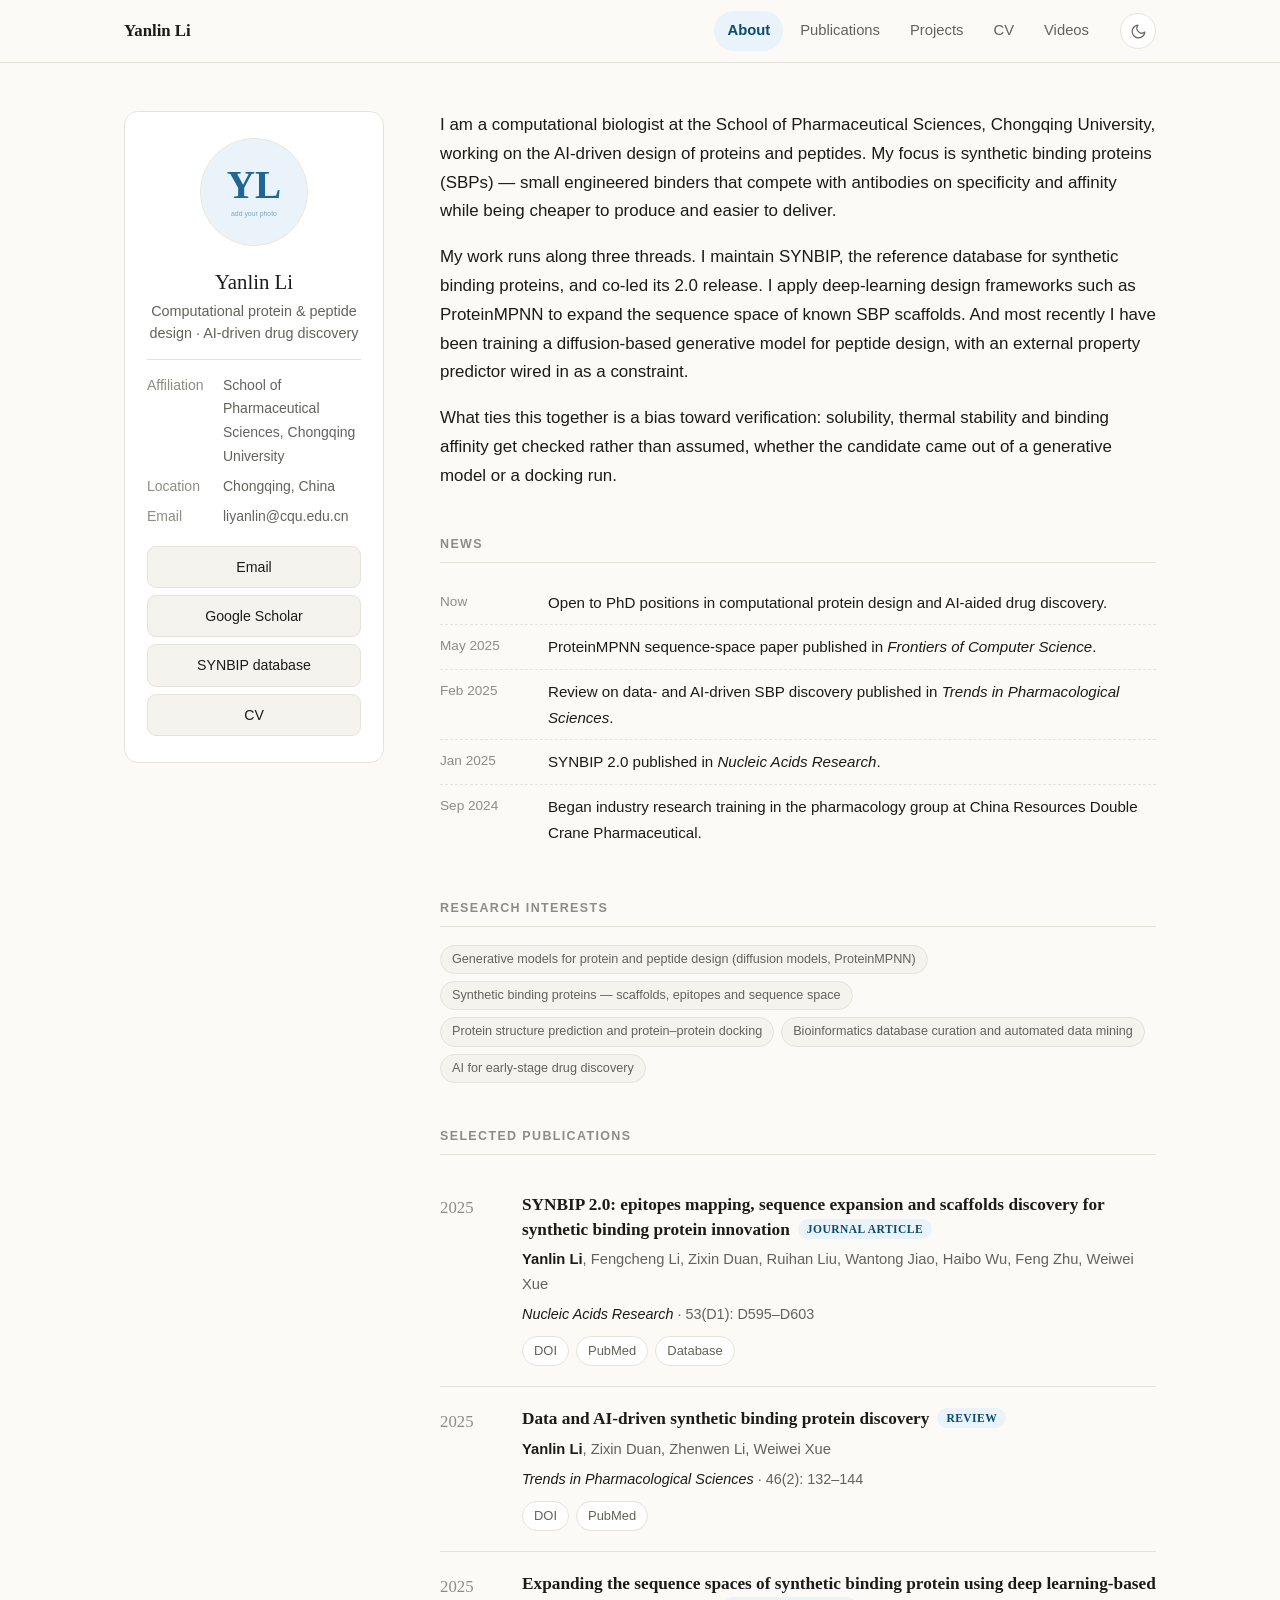
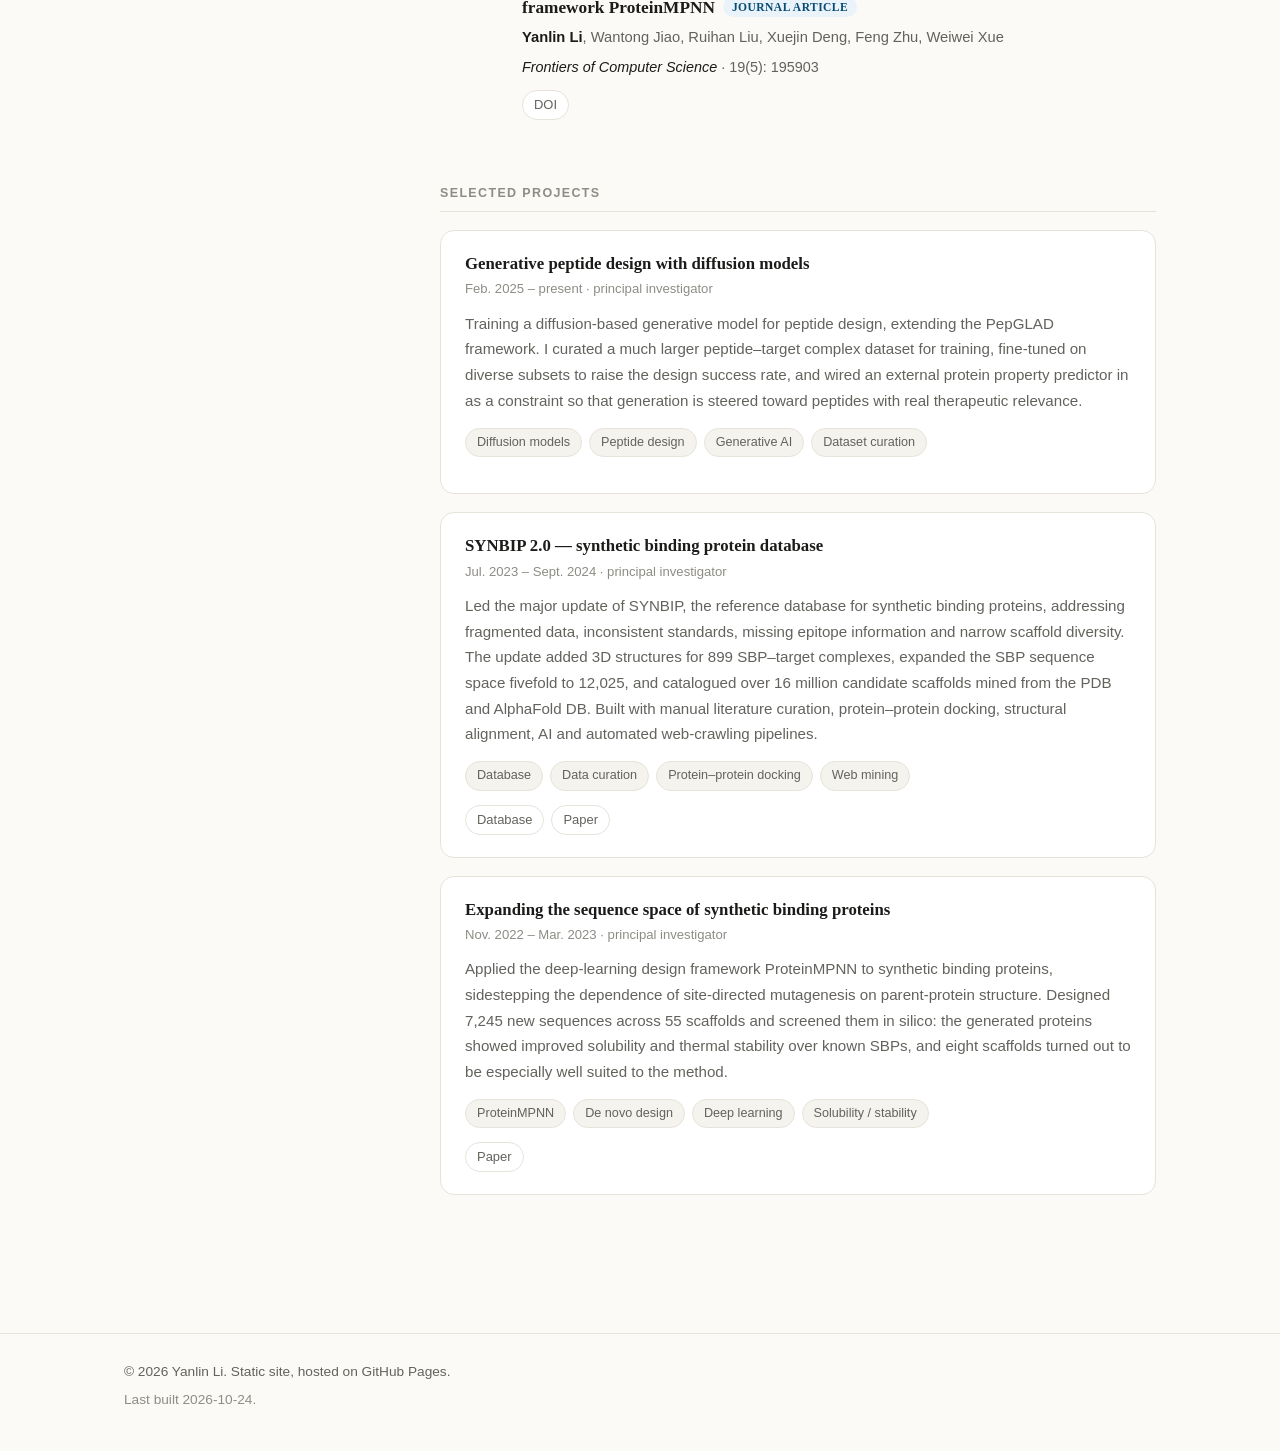
==== index.html @ 5ea38947 "Academic homepage: About, Publications, Projects, CV, Videos" ====
<!DOCTYPE html>
<html lang="en">
<head>
<meta charset="utf-8">
<meta name="viewport" content="width=device-width, initial-scale=1">
<title>Yanlin Li</title>
<meta name="description" content="Yanlin Li — computational protein and peptide design at Chongqing University. Generative models, synthetic binding proteins, and structure-based drug discovery.">
<meta name="author" content="Yanlin Li">
<meta property="og:type" content="website">
<meta property="og:title" content="Yanlin Li">
<meta property="og:description" content="Yanlin Li — computational protein and peptide design at Chongqing University. Generative models, synthetic binding proteins, and structure-based drug discovery.">
<meta property="og:url" content="">
<meta name="twitter:card" content="summary">
<link rel="icon" href="assets/favicon.svg" type="image/svg+xml">
<link rel="stylesheet" href="assets/style.css">
<script type="application/ld+json">{"@context": "https://schema.org", "@type": "Person", "name": "Yanlin Li", "jobTitle": "Computational protein & peptide design · AI-driven drug discovery", "affiliation": {"@type": "Organization", "name": "School of Pharmaceutical Sciences, Chongqing University"}, "url": "", "email": "liyanlin@cqu.edu.cn", "knowsAbout": ["Generative models for protein and peptide design (diffusion models, ProteinMPNN)", "Synthetic binding proteins — scaffolds, epitopes and sequence space", "Protein structure prediction and protein–protein docking", "Bioinformatics database curation and automated data mining", "AI for early-stage drug discovery"]}</script>
<script>try{var t=localStorage.getItem("theme");if(t){document.documentElement.setAttribute("data-theme",t);}}catch(e){}</script>
</head>
<body>
<a class="skip" href="#main">Skip to content</a>
<header class="topbar">
  <div class="wrap topbar-inner">
    <a class="brand" href="index.html">Yanlin Li</a>
    <nav class="nav"><a class="active" href="index.html">About</a><a href="publications.html">Publications</a><a href="projects.html">Projects</a><a href="cv.html">CV</a><a href="videos.html">Videos</a></nav>
    <button class="theme-toggle" type="button" aria-label="Toggle colour theme">
      <svg class="i-moon" viewBox="0 0 24 24" aria-hidden="true"><path d="M21 12.8A9 9 0 1 1 11.2 3a7 7 0 0 0 9.8 9.8z"/></svg>
      <svg class="i-sun" viewBox="0 0 24 24" aria-hidden="true"><circle cx="12" cy="12" r="4.2"/><path d="M12 2v2.4M12 19.6V22M4.2 4.2l1.7 1.7M18.1 18.1l1.7 1.7M2 12h2.4M19.6 12H22M4.2 19.8l1.7-1.7M18.1 5.9l1.7-1.7"/></svg>
    </button>
  </div>
</header>

<div class="wrap layout">
  
<aside class="sidebar">
  <img class="avatar" src="assets/avatar.svg" alt="Portrait of Yanlin Li">
  <p class="side-name">Yanlin Li</p>
  
  <p class="side-role">Computational protein &amp; peptide design · AI-driven drug discovery</p>
  <ul class="side-meta">
    <li><span>Affiliation</span><span>School of Pharmaceutical Sciences, Chongqing University</span></li>
    <li><span>Location</span><span>Chongqing, China</span></li>
    <li><span>Email</span><span><a href="mailto:liyanlin@cqu.edu.cn">liyanlin@cqu.edu.cn</a></span></li>
  </ul>
  <div class="side-links"><a class="link-pill" href="mailto:liyanlin@cqu.edu.cn">Email</a><a class="link-pill" href="https://scholar.google.com/citations?user=2ziiUyIAAAAJ" target="_blank" rel="noopener">Google Scholar</a><a class="link-pill" href="https://synbip.idrblab.net/" target="_blank" rel="noopener">SYNBIP database</a><a class="link-pill" href="cv.html">CV</a></div>
</aside>

  <main id="main">
    <section class="section"><p class="lede">I am a computational biologist at the School of Pharmaceutical Sciences, Chongqing University, working on the AI-driven design of proteins and peptides. My focus is synthetic binding proteins (SBPs) — small engineered binders that compete with antibodies on specificity and affinity while being cheaper to produce and easier to deliver.</p>
<p class="lede">My work runs along three threads. I maintain SYNBIP, the reference database for synthetic binding proteins, and co-led its 2.0 release. I apply deep-learning design frameworks such as ProteinMPNN to expand the sequence space of known SBP scaffolds. And most recently I have been training a diffusion-based generative model for peptide design, with an external property predictor wired in as a constraint.</p>
<p class="lede">What ties this together is a bias toward verification: solubility, thermal stability and binding affinity get checked rather than assumed, whether the candidate came out of a generative model or a docking run.</p></section>

    <section class="section">
      <h2>News</h2>
      <ul class="news"><li><span class="date">Now</span><span>Open to PhD positions in computational protein design and AI-aided drug discovery.</span></li><li><span class="date">May 2025</span><span>ProteinMPNN sequence-space paper published in <em>Frontiers of Computer Science</em>.</span></li><li><span class="date">Feb 2025</span><span>Review on data- and AI-driven SBP discovery published in <em>Trends in Pharmacological Sciences</em>.</span></li><li><span class="date">Jan 2025</span><span>SYNBIP 2.0 published in <em>Nucleic Acids Research</em>.</span></li><li><span class="date">Sep 2024</span><span>Began industry research training in the pharmacology group at China Resources Double Crane Pharmaceutical.</span></li></ul>
    </section>

    <section class="section">
      <h2>Research interests</h2>
      <ul class="tags"><li>Generative models for protein and peptide design (diffusion models, ProteinMPNN)</li><li>Synthetic binding proteins — scaffolds, epitopes and sequence space</li><li>Protein structure prediction and protein–protein docking</li><li>Bioinformatics database curation and automated data mining</li><li>AI for early-stage drug discovery</li></ul>
    </section>

    <section class="section">
      <h2>Selected publications</h2>
      <ul class="pub-list">
<li class="pub">
  <div class="pub-year">2025</div>
  <div>
    <p class="pub-title">SYNBIP 2.0: epitopes mapping, sequence expansion and scaffolds discovery for synthetic binding protein innovation<span class="pub-badge">Journal article</span></p>
    <p class="pub-authors"><strong>Yanlin Li</strong>, Fengcheng Li, Zixin Duan, Ruihan Liu, Wantong Jiao, Haibo Wu, Feng Zhu, Weiwei Xue</p>
    <p class="pub-venue"><em>Nucleic Acids Research</em> · 53(D1): D595–D603</p>
    <div class="pub-links"><a href="https://doi.org/10.1093/nar/gkae893" target="_blank" rel="noopener">DOI</a><a href="https://pubmed.ncbi.nlm.nih.gov/39413165/" target="_blank" rel="noopener">PubMed</a><a href="https://idrblab.org/synbip/" target="_blank" rel="noopener">Database</a></div>
  </div>
</li>
<li class="pub">
  <div class="pub-year">2025</div>
  <div>
    <p class="pub-title">Data and AI-driven synthetic binding protein discovery<span class="pub-badge">Review</span></p>
    <p class="pub-authors"><strong>Yanlin Li</strong>, Zixin Duan, Zhenwen Li, Weiwei Xue</p>
    <p class="pub-venue"><em>Trends in Pharmacological Sciences</em> · 46(2): 132–144</p>
    <div class="pub-links"><a href="https://doi.org/10.1016/j.tips.2024.12.002" target="_blank" rel="noopener">DOI</a><a href="https://pubmed.ncbi.nlm.nih.gov/39755458/" target="_blank" rel="noopener">PubMed</a></div>
  </div>
</li>
<li class="pub">
  <div class="pub-year">2025</div>
  <div>
    <p class="pub-title">Expanding the sequence spaces of synthetic binding protein using deep learning-based framework ProteinMPNN<span class="pub-badge">Journal article</span></p>
    <p class="pub-authors"><strong>Yanlin Li</strong>, Wantong Jiao, Ruihan Liu, Xuejin Deng, Feng Zhu, Weiwei Xue</p>
    <p class="pub-venue"><em>Frontiers of Computer Science</em> · 19(5): 195903</p>
    <div class="pub-links"><a href="https://doi.org/10.1007/s11704-024-31060-3" target="_blank" rel="noopener">DOI</a></div>
  </div>
</li>
</ul>
    </section>

    <section class="section">
      <h2>Selected projects</h2>
      <div class="cards">
<article class="card">
  <h3>Generative peptide design with diffusion models</h3>
  <p class="period">Feb. 2025 – present · principal investigator</p>
  <p>Training a diffusion-based generative model for peptide design, extending the PepGLAD framework. I curated a much larger peptide–target complex dataset for training, fine-tuned on diverse subsets to raise the design success rate, and wired an external protein property predictor in as a constraint so that generation is steered toward peptides with real therapeutic relevance.</p>
  <ul class="tags"><li>Diffusion models</li><li>Peptide design</li><li>Generative AI</li><li>Dataset curation</li></ul>
  
</article>
<article class="card">
  <h3>SYNBIP 2.0 — synthetic binding protein database</h3>
  <p class="period">Jul. 2023 – Sept. 2024 · principal investigator</p>
  <p>Led the major update of SYNBIP, the reference database for synthetic binding proteins, addressing fragmented data, inconsistent standards, missing epitope information and narrow scaffold diversity. The update added 3D structures for 899 SBP–target complexes, expanded the SBP sequence space fivefold to 12,025, and catalogued over 16 million candidate scaffolds mined from the PDB and AlphaFold DB. Built with manual literature curation, protein–protein docking, structural alignment, AI and automated web-crawling pipelines.</p>
  <ul class="tags"><li>Database</li><li>Data curation</li><li>Protein–protein docking</li><li>Web mining</li></ul>
  <div class="pub-links"><a href="https://synbip.idrblab.net/" target="_blank" rel="noopener">Database</a><a href="https://doi.org/10.1093/nar/gkae893" target="_blank" rel="noopener">Paper</a></div>
</article>
<article class="card">
  <h3>Expanding the sequence space of synthetic binding proteins</h3>
  <p class="period">Nov. 2022 – Mar. 2023 · principal investigator</p>
  <p>Applied the deep-learning design framework ProteinMPNN to synthetic binding proteins, sidestepping the dependence of site-directed mutagenesis on parent-protein structure. Designed 7,245 new sequences across 55 scaffolds and screened them in silico: the generated proteins showed improved solubility and thermal stability over known SBPs, and eight scaffolds turned out to be especially well suited to the method.</p>
  <ul class="tags"><li>ProteinMPNN</li><li>De novo design</li><li>Deep learning</li><li>Solubility / stability</li></ul>
  <div class="pub-links"><a href="https://doi.org/10.1007/s11704-024-31060-3" target="_blank" rel="noopener">Paper</a></div>
</article>
</div>
    </section>
  </main>
</div>

<footer class="footer">
  <div class="wrap">
    <p>© 2026 Yanlin Li. Static site, hosted on GitHub Pages.</p>
    <p class="dim">Last built 2026-10-24.</p>
  </div>
</footer>
<script src="assets/site.js"></script>
</body>
</html>
---- assets/style.css ----
/* ==========================================================================
   Academic homepage — style.css
   Colours, spacing and typography live here. Content lives in ../data/*.json
   ========================================================================== */

:root {
  --bg: #fbfaf7;
  --surface: #ffffff;
  --surface-2: #f5f3ee;
  --text: #1b1b19;
  --muted: #63625d;
  --faint: #8d8c85;
  --border: #e6e3da;
  --accent: #0d5c8c;
  --accent-ink: #084b73;
  --accent-soft: #eaf3f9;

  --font-sans: -apple-system, BlinkMacSystemFont, "Segoe UI", Roboto, "Helvetica Neue",
    "Noto Sans SC", "PingFang SC", "Microsoft YaHei", sans-serif;
  --font-serif: "Iowan Old Style", "Palatino Linotype", Palatino, Georgia,
    "Songti SC", "Noto Serif SC", serif;
  --font-mono: ui-monospace, SFMono-Regular, Menlo, Consolas, monospace;

  --wrap: 1080px;
  --radius: 14px;
  --radius-sm: 9px;
}

@media (prefers-color-scheme: dark) {
  :root:not([data-theme="light"]) {
    --bg: #14161a;
    --surface: #1b1e23;
    --surface-2: #22262c;
    --text: #e9e9e6;
    --muted: #a0a09a;
    --faint: #7e7e78;
    --border: #2c3037;
    --accent: #6db3e8;
    --accent-ink: #9ccdf2;
    --accent-soft: #17283a;
  }
}

[data-theme="dark"] {
  --bg: #14161a;
  --surface: #1b1e23;
  --surface-2: #22262c;
  --text: #e9e9e6;
  --muted: #a0a09a;
  --faint: #7e7e78;
  --border: #2c3037;
  --accent: #6db3e8;
  --accent-ink: #9ccdf2;
  --accent-soft: #17283a;
}

* { box-sizing: border-box; }

html { scroll-behavior: smooth; -webkit-text-size-adjust: 100%; }

body {
  margin: 0;
  background: var(--bg);
  color: var(--text);
  font-family: var(--font-sans);
  font-size: 16px;
  line-height: 1.7;
  -webkit-font-smoothing: antialiased;
}

a { color: var(--accent); text-decoration: none; }
a:hover { color: var(--accent-ink); text-decoration: underline; text-underline-offset: 3px; }

h1, h2, h3 { font-family: var(--font-serif); font-weight: 600; line-height: 1.28; margin: 0 0 .5em; }
h1 { font-size: 1.9rem; letter-spacing: -0.01em; }
h2 { font-size: 1.25rem; }
h3 { font-size: 1.05rem; }

p { margin: 0 0 1em; }

.wrap { max-width: var(--wrap); margin: 0 auto; padding: 0 24px; }
.wrap.narrow { max-width: 820px; }

.skip {
  position: absolute; left: -9999px; top: 0;
  background: var(--surface); padding: 10px 16px; border-radius: var(--radius-sm); z-index: 50;
}
.skip:focus { left: 12px; top: 12px; }

/* ---------------------------------------------------------------- top bar */

.topbar {
  position: sticky; top: 0; z-index: 20;
  background: color-mix(in srgb, var(--bg) 88%, transparent);
  backdrop-filter: saturate(180%) blur(12px);
  border-bottom: 1px solid var(--border);
}
.topbar-inner { display: flex; align-items: center; gap: 18px; height: 62px; }

.brand {
  font-family: var(--font-serif); font-size: 1.05rem; font-weight: 600;
  color: var(--text); white-space: nowrap;
}
.brand:hover { color: var(--accent); text-decoration: none; }

.nav { margin-left: auto; display: flex; gap: 4px; flex-wrap: wrap; }
.nav a {
  padding: 7px 13px; border-radius: 999px; font-size: .925rem;
  color: var(--muted); white-space: nowrap;
}
.nav a:hover { background: var(--surface-2); color: var(--text); text-decoration: none; }
.nav a.active { background: var(--accent-soft); color: var(--accent-ink); font-weight: 600; }

.theme-toggle {
  flex: none; width: 36px; height: 36px; border-radius: 50%;
  border: 1px solid var(--border); background: var(--surface); color: var(--muted);
  display: grid; place-items: center; cursor: pointer; padding: 0;
}
.theme-toggle:hover { color: var(--text); border-color: var(--muted); }
.theme-toggle svg { width: 17px; height: 17px; fill: none; stroke: currentColor; stroke-width: 1.7; stroke-linecap: round; stroke-linejoin: round; }
.theme-toggle .i-sun { display: none; }
.theme-toggle .i-moon { display: block; }
[data-theme="dark"] .theme-toggle .i-sun { display: block; }
[data-theme="dark"] .theme-toggle .i-moon { display: none; }

/* ---------------------------------------------------------- page layout */

.layout {
  display: grid; grid-template-columns: 260px minmax(0, 1fr);
  gap: 56px; padding-top: 48px; padding-bottom: 72px; align-items: start;
}

.sidebar {
  position: sticky; top: 92px;
  border: 1px solid var(--border); background: var(--surface);
  border-radius: var(--radius); padding: 26px 22px;
}

.avatar {
  width: 108px; height: 108px; border-radius: 50%;
  display: block; margin: 0 auto 18px; object-fit: cover;
  border: 1px solid var(--border); background: var(--surface-2);
}

.side-name { font-family: var(--font-serif); font-size: 1.3rem; text-align: center; margin: 0 0 2px; }
.side-name-zh { text-align: center; color: var(--faint); font-size: .95rem; margin: 0 0 12px; }
.side-role { text-align: center; font-size: .9rem; color: var(--muted); margin: 0 0 14px; line-height: 1.5; }
.side-meta { list-style: none; margin: 0 0 18px; padding: 14px 0 0; border-top: 1px solid var(--border); }
.side-meta li { font-size: .875rem; color: var(--muted); display: flex; gap: 8px; margin-bottom: 6px; }
.side-meta li span:first-child { color: var(--faint); flex: none; width: 68px; }
.side-meta a { color: var(--muted); }
.side-meta a:hover { color: var(--accent); }

.side-links { display: flex; flex-direction: column; gap: 7px; }

.link-pill {
  display: block; text-align: center;
  padding: 8px 12px; border-radius: var(--radius-sm);
  border: 1px solid var(--border); background: var(--surface-2);
  font-size: .885rem; color: var(--text);
}
.link-pill:hover { border-color: var(--accent); color: var(--accent-ink); background: var(--accent-soft); text-decoration: none; }

/* ----------------------------------------------------------- home main */

.page-head { padding-top: 48px; margin-bottom: 36px; }
.page-head h1 { margin-bottom: 6px; }
.page-head p { color: var(--muted); margin: 0; max-width: 60ch; }

.section { margin-bottom: 46px; }
.section > h2 {
  font-size: .78rem; font-family: var(--font-sans); font-weight: 700;
  letter-spacing: .11em; text-transform: uppercase; color: var(--faint);
  margin: 0 0 18px; padding-bottom: 9px; border-bottom: 1px solid var(--border);
}

.lede { font-size: 1.06rem; }

.tags { display: flex; flex-wrap: wrap; gap: 7px; margin: 0 0 4px; padding: 0; list-style: none; }
.tags li, .tag {
  font-size: .79rem; color: var(--muted);
  background: var(--surface-2); border: 1px solid var(--border);
  padding: 3px 11px; border-radius: 999px;
}

/* news */
.news { list-style: none; margin: 0; padding: 0; }
.news li { display: flex; gap: 16px; padding: 9px 0; border-bottom: 1px dashed var(--border); font-size: .945rem; }
.news li:last-child { border-bottom: 0; }
.news .date { flex: none; width: 92px; color: var(--faint); font-size: .85rem; font-variant-numeric: tabular-nums; }

/* ------------------------------------------------------- publications */

.pub-list { list-style: none; margin: 0; padding: 0; }

.pub {
  display: grid; grid-template-columns: 62px minmax(0, 1fr);
  gap: 20px; padding: 20px 0; border-bottom: 1px solid var(--border);
}
.pub:last-child { border-bottom: 0; }
.pub-year { font-family: var(--font-serif); font-size: 1.05rem; color: var(--faint); padding-top: 1px; }
.pub-title { font-family: var(--font-serif); font-size: 1.08rem; font-weight: 600; margin: 0 0 5px; line-height: 1.4; }
.pub-authors { font-size: .92rem; color: var(--muted); margin: 0 0 5px; }
.pub-authors strong { color: var(--text); font-weight: 600; }
.pub-venue { font-size: .9rem; color: var(--muted); margin: 0 0 10px; }
.pub-venue em { font-style: italic; color: var(--text); }
.pub-links { display: flex; flex-wrap: wrap; gap: 7px; }
.pub-links a {
  font-size: .81rem; padding: 3px 11px; border-radius: 999px;
  border: 1px solid var(--border); background: var(--surface); color: var(--muted);
}
.pub-links a:hover { border-color: var(--accent); color: var(--accent-ink); background: var(--accent-soft); text-decoration: none; }
.pub-badge {
  display: inline-block; font-size: .72rem; letter-spacing: .04em; text-transform: uppercase;
  color: var(--accent-ink); background: var(--accent-soft); border-radius: 999px;
  padding: 2px 9px; margin-left: 8px; vertical-align: 2px;
}

/* ----------------------------------------------------------- projects */

.cards { display: grid; gap: 18px; }
.card {
  border: 1px solid var(--border); background: var(--surface);
  border-radius: var(--radius); padding: 22px 24px;
}
.card h3 { margin: 0 0 4px; }
.card .period { font-size: .82rem; color: var(--faint); margin: 0 0 10px; font-variant-numeric: tabular-nums; }
.card p { font-size: .945rem; color: var(--muted); margin: 0 0 14px; }
.card .tags { margin-bottom: 14px; }
.card .pub-links { margin: 0; }

/* ------------------------------------------------------------- videos */

.video-grid { display: grid; grid-template-columns: repeat(2, minmax(0, 1fr)); gap: 22px; }

.video { border: 1px solid var(--border); background: var(--surface); border-radius: var(--radius); overflow: hidden; }

.video-embed {
  position: relative; aspect-ratio: 16 / 9; background: var(--surface-2);
  display: grid; place-items: center; cursor: pointer; border: 0; width: 100%; padding: 0;
}
.video-embed img { position: absolute; inset: 0; width: 100%; height: 100%; object-fit: cover; }
.video-embed iframe { position: absolute; inset: 0; width: 100%; height: 100%; border: 0; }
.video-play {
  position: relative; z-index: 2; width: 56px; height: 56px; border-radius: 50%;
  background: rgba(255, 255, 255, .92); display: grid; place-items: center;
  border: 0; cursor: pointer; padding: 0;
}
.video-play svg { width: 20px; height: 20px; fill: #1b1b19; margin-left: 3px; }
.video:hover .video-play { background: #fff; }
.video-body { padding: 16px 18px 18px; }
.video-body h3 { font-size: 1rem; margin: 0 0 6px; }
.video-body p { font-size: .9rem; color: var(--muted); margin: 0 0 10px; }
.video-meta { font-size: .8rem; color: var(--faint); display: flex; justify-content: space-between; gap: 10px; }
.video-note {
  position: absolute; inset: auto 0 auto 0; text-align: center; z-index: 1;
  font-size: .8rem; color: var(--faint); padding: 0 20px;
}

.empty { color: var(--faint); font-size: .95rem; font-style: italic; }

/* ------------------------------------------------------- cv timeline */

.entry-list { list-style: none; margin: 0; padding: 0; }
.entry {
  display: grid; grid-template-columns: 118px minmax(0, 1fr);
  gap: 20px; padding: 16px 0; border-bottom: 1px solid var(--border);
}
.entry:last-child { border-bottom: 0; }
.entry-list.no-left .entry { grid-template-columns: 1fr; }
.entry-left { font-size: .85rem; color: var(--faint); font-variant-numeric: tabular-nums; padding-top: 3px; line-height: 1.5; }
.entry-title { font-family: var(--font-serif); font-size: 1rem; font-weight: 600; margin: 0 0 3px; line-height: 1.4; }
.entry-meta { font-size: .885rem; color: var(--muted); margin: 0; }
.entry-details { list-style: none; margin: 7px 0 0; padding: 0; }
.entry-details li { font-size: .9rem; color: var(--muted); padding-left: 14px; position: relative; }
.entry-details li::before {
  content: ""; position: absolute; left: 2px; top: .68em;
  width: 4px; height: 4px; border-radius: 50%; background: var(--faint);
}

.skill-row { margin-bottom: 16px; }
.skill-row h3 { font-size: .95rem; margin: 0 0 7px; }

@media (max-width: 620px) {
  .entry { grid-template-columns: 1fr; gap: 4px; }
}

/* ------------------------------------------------------------- footer */

.footer { border-top: 1px solid var(--border); padding: 26px 0 40px; margin-top: 20px; }
.footer p { margin: 0; font-size: .855rem; color: var(--muted); }
.footer .dim { color: var(--faint); margin-top: 4px; }

/* ---------------------------------------------------------- responsive */

@media (max-width: 900px) {
  .layout { grid-template-columns: 1fr; gap: 34px; padding-top: 30px; }
  .sidebar { position: static; }
  .avatar { width: 92px; height: 92px; }
  .video-grid { grid-template-columns: 1fr; }
}

@media (max-width: 620px) {
  body { font-size: 15.5px; }
  .topbar-inner { height: auto; padding: 10px 0; flex-wrap: wrap; gap: 8px; }
  .nav { margin-left: 0; width: 100%; order: 3; }
  .nav a { padding: 6px 11px; font-size: .88rem; }
  .theme-toggle { margin-left: auto; }
  .pub { grid-template-columns: 1fr; gap: 6px; }
  .pub-year { font-size: .9rem; }
  .wrap { padding: 0 18px; }
  h1 { font-size: 1.6rem; }
}

@media print {
  .topbar, .theme-toggle, .footer, .skip { display: none; }
  body { background: #fff; font-size: 11.5pt; }
  .layout { grid-template-columns: 1fr; }
  .wrap, .wrap.narrow { max-width: none; padding: 0; }
  .page-head { padding-top: 0; }
  .section { margin-bottom: 22px; break-inside: auto; }
  .section > h2 { font-size: .72rem; }
  .entry, .pub, .card { break-inside: avoid; }
  .card, .sidebar, .video { border-color: #ccc; }
  a { color: inherit; text-decoration: none; }
}
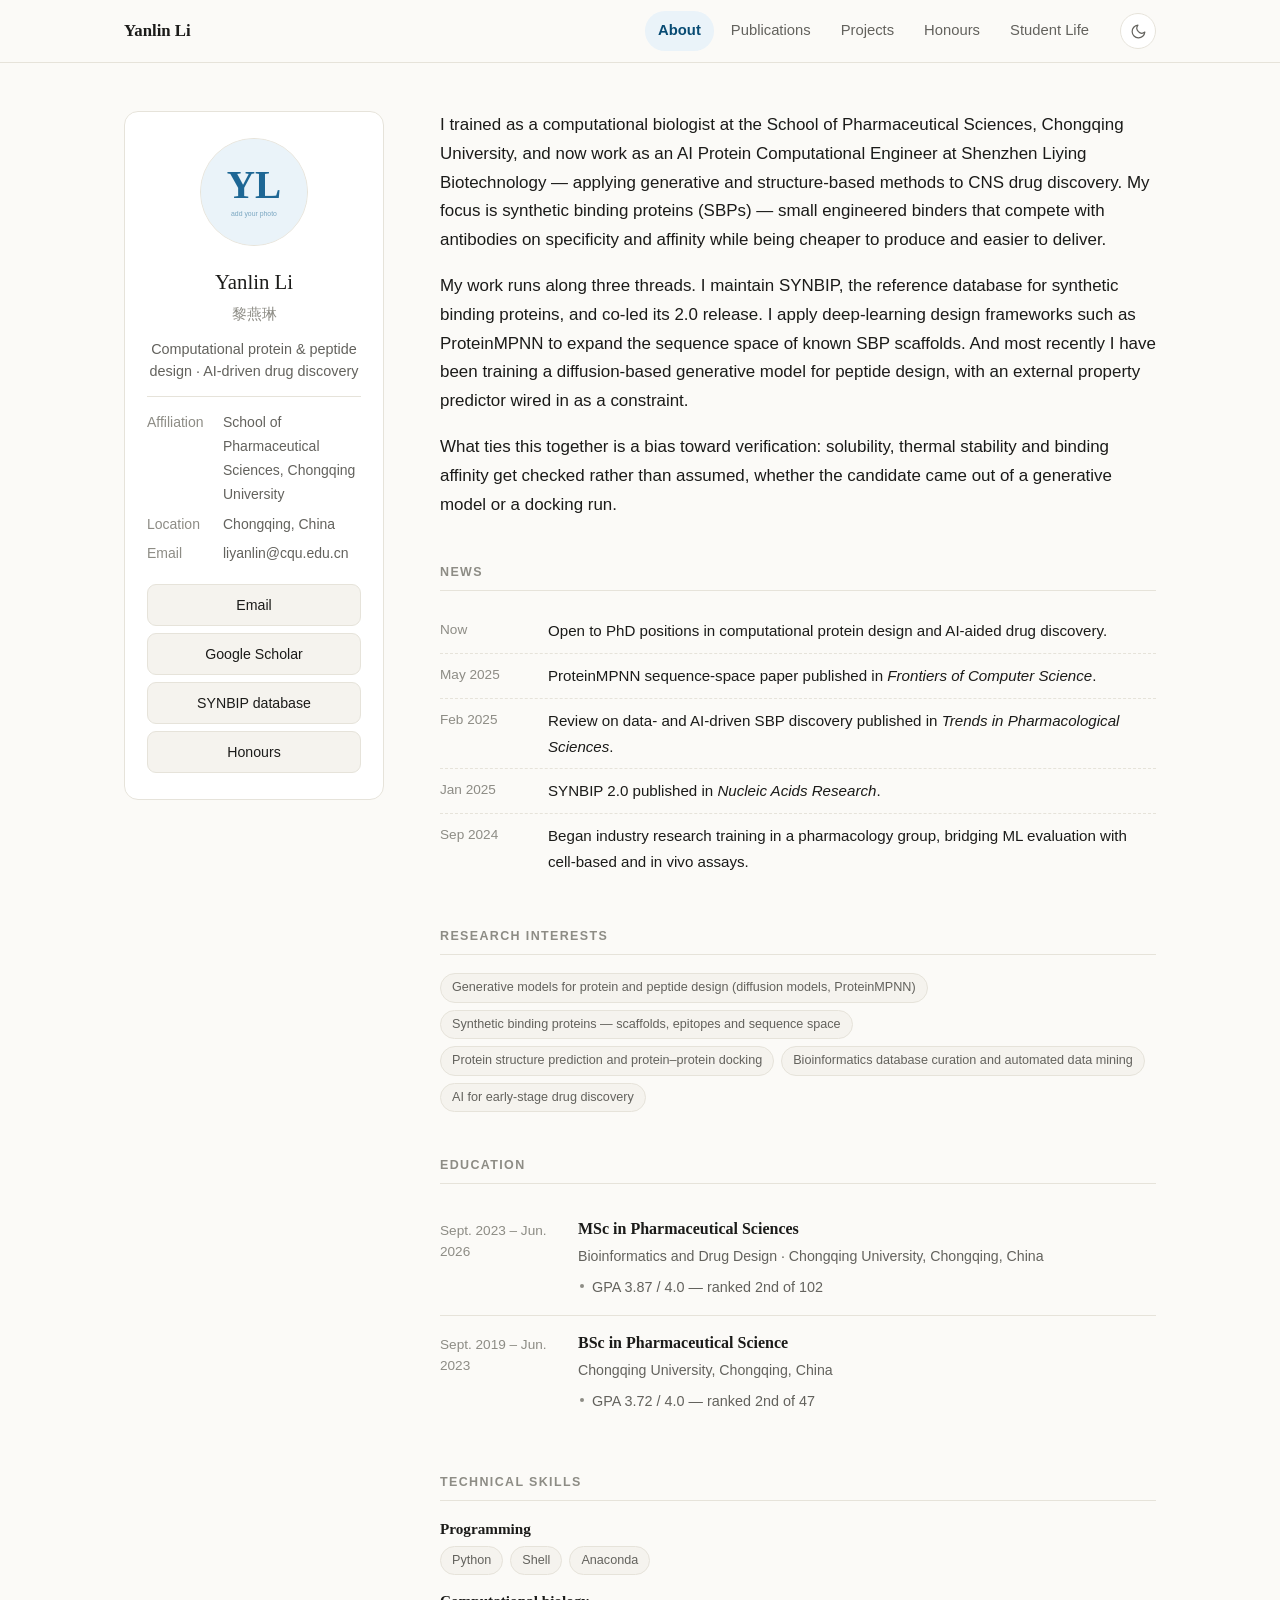
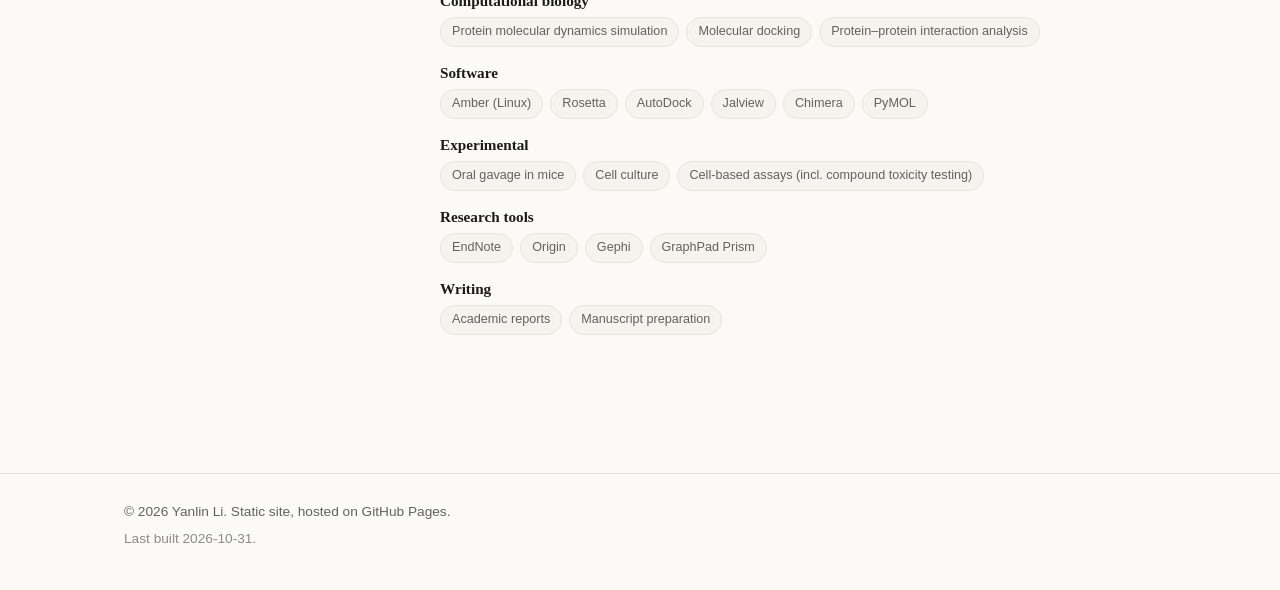
==== commit d0c0b1f1: "Academic homepage: About, Publications, Projects, CV, Videos" ====
--- a/index.html
+++ b/index.html
@@ -9,11 +9,11 @@
 <meta property="og:type" content="website">
 <meta property="og:title" content="Yanlin Li">
 <meta property="og:description" content="Yanlin Li — computational protein and peptide design at Chongqing University. Generative models, synthetic binding proteins, and structure-based drug discovery.">
-<meta property="og:url" content="">
+<meta property="og:url" content="https://yanlinlx.github.io">
 <meta name="twitter:card" content="summary">
 <link rel="icon" href="assets/favicon.svg" type="image/svg+xml">
 <link rel="stylesheet" href="assets/style.css">
-<script type="application/ld+json">{"@context": "https://schema.org", "@type": "Person", "name": "Yanlin Li", "jobTitle": "Computational protein & peptide design · AI-driven drug discovery", "affiliation": {"@type": "Organization", "name": "School of Pharmaceutical Sciences, Chongqing University"}, "url": "", "email": "liyanlin@cqu.edu.cn", "knowsAbout": ["Generative models for protein and peptide design (diffusion models, ProteinMPNN)", "Synthetic binding proteins — scaffolds, epitopes and sequence space", "Protein structure prediction and protein–protein docking", "Bioinformatics database curation and automated data mining", "AI for early-stage drug discovery"]}</script>
+<script type="application/ld+json">{"@context": "https://schema.org", "@type": "Person", "name": "Yanlin Li", "jobTitle": "Computational protein & peptide design · AI-driven drug discovery", "affiliation": {"@type": "Organization", "name": "School of Pharmaceutical Sciences, Chongqing University"}, "url": "https://yanlinlx.github.io", "email": "liyanlin@cqu.edu.cn", "knowsAbout": ["Generative models for protein and peptide design (diffusion models, ProteinMPNN)", "Synthetic binding proteins — scaffolds, epitopes and sequence space", "Protein structure prediction and protein–protein docking", "Bioinformatics database curation and automated data mining", "AI for early-stage drug discovery"]}</script>
 <script>try{var t=localStorage.getItem("theme");if(t){document.documentElement.setAttribute("data-theme",t);}}catch(e){}</script>
 </head>
 <body>
@@ -21,7 +21,7 @@
 <header class="topbar">
   <div class="wrap topbar-inner">
     <a class="brand" href="index.html">Yanlin Li</a>
-    <nav class="nav"><a class="active" href="index.html">About</a><a href="publications.html">Publications</a><a href="projects.html">Projects</a><a href="cv.html">CV</a><a href="videos.html">Videos</a></nav>
+    <nav class="nav"><a class="active" href="index.html">About</a><a href="publications.html">Publications</a><a href="projects.html">Projects</a><a href="cv.html">Honours</a><a href="studentlife.html">Student Life</a></nav>
     <button class="theme-toggle" type="button" aria-label="Toggle colour theme">
       <svg class="i-moon" viewBox="0 0 24 24" aria-hidden="true"><path d="M21 12.8A9 9 0 1 1 11.2 3a7 7 0 0 0 9.8 9.8z"/></svg>
       <svg class="i-sun" viewBox="0 0 24 24" aria-hidden="true"><circle cx="12" cy="12" r="4.2"/><path d="M12 2v2.4M12 19.6V22M4.2 4.2l1.7 1.7M18.1 18.1l1.7 1.7M2 12h2.4M19.6 12H22M4.2 19.8l1.7-1.7M18.1 5.9l1.7-1.7"/></svg>
@@ -34,24 +34,24 @@
 <aside class="sidebar">
   <img class="avatar" src="assets/avatar.svg" alt="Portrait of Yanlin Li">
   <p class="side-name">Yanlin Li</p>
-  
+  <p class="side-name-zh">黎燕琳</p>
   <p class="side-role">Computational protein &amp; peptide design · AI-driven drug discovery</p>
   <ul class="side-meta">
     <li><span>Affiliation</span><span>School of Pharmaceutical Sciences, Chongqing University</span></li>
     <li><span>Location</span><span>Chongqing, China</span></li>
     <li><span>Email</span><span><a href="mailto:liyanlin@cqu.edu.cn">liyanlin@cqu.edu.cn</a></span></li>
   </ul>
-  <div class="side-links"><a class="link-pill" href="mailto:liyanlin@cqu.edu.cn">Email</a><a class="link-pill" href="https://scholar.google.com/citations?user=2ziiUyIAAAAJ" target="_blank" rel="noopener">Google Scholar</a><a class="link-pill" href="https://synbip.idrblab.net/" target="_blank" rel="noopener">SYNBIP database</a><a class="link-pill" href="cv.html">CV</a></div>
+  <div class="side-links"><a class="link-pill" href="mailto:liyanlin@cqu.edu.cn">Email</a><a class="link-pill" href="https://scholar.google.com/citations?user=2ziiUyIAAAAJ" target="_blank" rel="noopener">Google Scholar</a><a class="link-pill" href="https://synbip.idrblab.net/" target="_blank" rel="noopener">SYNBIP database</a><a class="link-pill" href="cv.html">Honours</a></div>
 </aside>
 
   <main id="main">
-    <section class="section"><p class="lede">I am a computational biologist at the School of Pharmaceutical Sciences, Chongqing University, working on the AI-driven design of proteins and peptides. My focus is synthetic binding proteins (SBPs) — small engineered binders that compete with antibodies on specificity and affinity while being cheaper to produce and easier to deliver.</p>
+    <section class="section"><p class="lede">I trained as a computational biologist at the School of Pharmaceutical Sciences, Chongqing University, and now work as an AI Protein Computational Engineer at Shenzhen Liying Biotechnology — applying generative and structure-based methods to CNS drug discovery. My focus is synthetic binding proteins (SBPs) — small engineered binders that compete with antibodies on specificity and affinity while being cheaper to produce and easier to deliver.</p>
 <p class="lede">My work runs along three threads. I maintain SYNBIP, the reference database for synthetic binding proteins, and co-led its 2.0 release. I apply deep-learning design frameworks such as ProteinMPNN to expand the sequence space of known SBP scaffolds. And most recently I have been training a diffusion-based generative model for peptide design, with an external property predictor wired in as a constraint.</p>
 <p class="lede">What ties this together is a bias toward verification: solubility, thermal stability and binding affinity get checked rather than assumed, whether the candidate came out of a generative model or a docking run.</p></section>
 
     <section class="section">
       <h2>News</h2>
-      <ul class="news"><li><span class="date">Now</span><span>Open to PhD positions in computational protein design and AI-aided drug discovery.</span></li><li><span class="date">May 2025</span><span>ProteinMPNN sequence-space paper published in <em>Frontiers of Computer Science</em>.</span></li><li><span class="date">Feb 2025</span><span>Review on data- and AI-driven SBP discovery published in <em>Trends in Pharmacological Sciences</em>.</span></li><li><span class="date">Jan 2025</span><span>SYNBIP 2.0 published in <em>Nucleic Acids Research</em>.</span></li><li><span class="date">Sep 2024</span><span>Began industry research training in the pharmacology group at China Resources Double Crane Pharmaceutical.</span></li></ul>
+      <ul class="news"><li><span class="date">Now</span><span>Open to PhD positions in computational protein design and AI-aided drug discovery.</span></li><li><span class="date">May 2025</span><span>ProteinMPNN sequence-space paper published in <em>Frontiers of Computer Science</em>.</span></li><li><span class="date">Feb 2025</span><span>Review on data- and AI-driven SBP discovery published in <em>Trends in Pharmacological Sciences</em>.</span></li><li><span class="date">Jan 2025</span><span>SYNBIP 2.0 published in <em>Nucleic Acids Research</em>.</span></li><li><span class="date">Sep 2024</span><span>Began industry research training in a pharmacology group, bridging ML evaluation with cell-based and in vivo assays.</span></li></ul>
     </section>
 
     <section class="section">
@@ -60,63 +60,13 @@
     </section>
 
     <section class="section">
-      <h2>Selected publications</h2>
-      <ul class="pub-list">
-<li class="pub">
-  <div class="pub-year">2025</div>
-  <div>
-    <p class="pub-title">SYNBIP 2.0: epitopes mapping, sequence expansion and scaffolds discovery for synthetic binding protein innovation<span class="pub-badge">Journal article</span></p>
-    <p class="pub-authors"><strong>Yanlin Li</strong>, Fengcheng Li, Zixin Duan, Ruihan Liu, Wantong Jiao, Haibo Wu, Feng Zhu, Weiwei Xue</p>
-    <p class="pub-venue"><em>Nucleic Acids Research</em> · 53(D1): D595–D603</p>
-    <div class="pub-links"><a href="https://doi.org/10.1093/nar/gkae893" target="_blank" rel="noopener">DOI</a><a href="https://pubmed.ncbi.nlm.nih.gov/39413165/" target="_blank" rel="noopener">PubMed</a><a href="https://idrblab.org/synbip/" target="_blank" rel="noopener">Database</a></div>
-  </div>
-</li>
-<li class="pub">
-  <div class="pub-year">2025</div>
-  <div>
-    <p class="pub-title">Data and AI-driven synthetic binding protein discovery<span class="pub-badge">Review</span></p>
-    <p class="pub-authors"><strong>Yanlin Li</strong>, Zixin Duan, Zhenwen Li, Weiwei Xue</p>
-    <p class="pub-venue"><em>Trends in Pharmacological Sciences</em> · 46(2): 132–144</p>
-    <div class="pub-links"><a href="https://doi.org/10.1016/j.tips.2024.12.002" target="_blank" rel="noopener">DOI</a><a href="https://pubmed.ncbi.nlm.nih.gov/39755458/" target="_blank" rel="noopener">PubMed</a></div>
-  </div>
-</li>
-<li class="pub">
-  <div class="pub-year">2025</div>
-  <div>
-    <p class="pub-title">Expanding the sequence spaces of synthetic binding protein using deep learning-based framework ProteinMPNN<span class="pub-badge">Journal article</span></p>
-    <p class="pub-authors"><strong>Yanlin Li</strong>, Wantong Jiao, Ruihan Liu, Xuejin Deng, Feng Zhu, Weiwei Xue</p>
-    <p class="pub-venue"><em>Frontiers of Computer Science</em> · 19(5): 195903</p>
-    <div class="pub-links"><a href="https://doi.org/10.1007/s11704-024-31060-3" target="_blank" rel="noopener">DOI</a></div>
-  </div>
-</li>
-</ul>
+      <h2>Education</h2>
+      <ul class="entry-list"><li class="entry"><div class="entry-left">Sept. 2023 – Jun. 2026</div><div><p class="entry-title">MSc in Pharmaceutical Sciences</p><p class="entry-meta">Bioinformatics and Drug Design · Chongqing University, Chongqing, China</p><ul class="entry-details"><li>GPA 3.87 / 4.0 — ranked 2nd of 102</li></ul></div></li><li class="entry"><div class="entry-left">Sept. 2019 – Jun. 2023</div><div><p class="entry-title">BSc in Pharmaceutical Science</p><p class="entry-meta">Chongqing University, Chongqing, China</p><ul class="entry-details"><li>GPA 3.72 / 4.0 — ranked 2nd of 47</li></ul></div></li></ul>
     </section>
 
     <section class="section">
-      <h2>Selected projects</h2>
-      <div class="cards">
-<article class="card">
-  <h3>Generative peptide design with diffusion models</h3>
-  <p class="period">Feb. 2025 – present · principal investigator</p>
-  <p>Training a diffusion-based generative model for peptide design, extending the PepGLAD framework. I curated a much larger peptide–target complex dataset for training, fine-tuned on diverse subsets to raise the design success rate, and wired an external protein property predictor in as a constraint so that generation is steered toward peptides with real therapeutic relevance.</p>
-  <ul class="tags"><li>Diffusion models</li><li>Peptide design</li><li>Generative AI</li><li>Dataset curation</li></ul>
-  
-</article>
-<article class="card">
-  <h3>SYNBIP 2.0 — synthetic binding protein database</h3>
-  <p class="period">Jul. 2023 – Sept. 2024 · principal investigator</p>
-  <p>Led the major update of SYNBIP, the reference database for synthetic binding proteins, addressing fragmented data, inconsistent standards, missing epitope information and narrow scaffold diversity. The update added 3D structures for 899 SBP–target complexes, expanded the SBP sequence space fivefold to 12,025, and catalogued over 16 million candidate scaffolds mined from the PDB and AlphaFold DB. Built with manual literature curation, protein–protein docking, structural alignment, AI and automated web-crawling pipelines.</p>
-  <ul class="tags"><li>Database</li><li>Data curation</li><li>Protein–protein docking</li><li>Web mining</li></ul>
-  <div class="pub-links"><a href="https://synbip.idrblab.net/" target="_blank" rel="noopener">Database</a><a href="https://doi.org/10.1093/nar/gkae893" target="_blank" rel="noopener">Paper</a></div>
-</article>
-<article class="card">
-  <h3>Expanding the sequence space of synthetic binding proteins</h3>
-  <p class="period">Nov. 2022 – Mar. 2023 · principal investigator</p>
-  <p>Applied the deep-learning design framework ProteinMPNN to synthetic binding proteins, sidestepping the dependence of site-directed mutagenesis on parent-protein structure. Designed 7,245 new sequences across 55 scaffolds and screened them in silico: the generated proteins showed improved solubility and thermal stability over known SBPs, and eight scaffolds turned out to be especially well suited to the method.</p>
-  <ul class="tags"><li>ProteinMPNN</li><li>De novo design</li><li>Deep learning</li><li>Solubility / stability</li></ul>
-  <div class="pub-links"><a href="https://doi.org/10.1007/s11704-024-31060-3" target="_blank" rel="noopener">Paper</a></div>
-</article>
-</div>
+      <h2>Technical skills</h2>
+      <div class="skill-row"><h3>Programming</h3><ul class="tags"><li>Python</li><li>Shell</li><li>Anaconda</li></ul></div><div class="skill-row"><h3>Computational biology</h3><ul class="tags"><li>Protein molecular dynamics simulation</li><li>Molecular docking</li><li>Protein–protein interaction analysis</li></ul></div><div class="skill-row"><h3>Software</h3><ul class="tags"><li>Amber (Linux)</li><li>Rosetta</li><li>AutoDock</li><li>Jalview</li><li>Chimera</li><li>PyMOL</li></ul></div><div class="skill-row"><h3>Experimental</h3><ul class="tags"><li>Oral gavage in mice</li><li>Cell culture</li><li>Cell-based assays (incl. compound toxicity testing)</li></ul></div><div class="skill-row"><h3>Research tools</h3><ul class="tags"><li>EndNote</li><li>Origin</li><li>Gephi</li><li>GraphPad Prism</li></ul></div><div class="skill-row"><h3>Writing</h3><ul class="tags"><li>Academic reports</li><li>Manuscript preparation</li></ul></div>
     </section>
   </main>
 </div>
@@ -124,7 +74,7 @@
 <footer class="footer">
   <div class="wrap">
     <p>© 2026 Yanlin Li. Static site, hosted on GitHub Pages.</p>
-    <p class="dim">Last built 2026-10-24.</p>
+    <p class="dim">Last built 2026-10-31.</p>
   </div>
 </footer>
 <script src="assets/site.js"></script>
--- a/assets/style.css
+++ b/assets/style.css
@@ -161,6 +161,8 @@
 }
 .link-pill:hover { border-color: var(--accent); color: var(--accent-ink); background: var(--accent-soft); text-decoration: none; }
 
+/* (CV download button styles removed — button no longer used) */
+
 /* ----------------------------------------------------------- home main */
 
 .page-head { padding-top: 48px; margin-bottom: 36px; }
@@ -220,18 +222,41 @@
 
 .cards { display: grid; gap: 18px; }
 .card {
+  display: flex; gap: 18px; align-items: flex-start;
   border: 1px solid var(--border); background: var(--surface);
-  border-radius: var(--radius); padding: 22px 24px;
-}
+  border-radius: var(--radius); padding: 18px 20px;
+}
+.card-body { flex: 1 1 auto; min-width: 0; }
 .card h3 { margin: 0 0 4px; }
 .card .period { font-size: .82rem; color: var(--faint); margin: 0 0 10px; font-variant-numeric: tabular-nums; }
 .card p { font-size: .945rem; color: var(--muted); margin: 0 0 14px; }
 .card .tags { margin-bottom: 14px; }
 .card .pub-links { margin: 0; }
 
-/* ------------------------------------------------------------- videos */
-
-.video-grid { display: grid; grid-template-columns: repeat(2, minmax(0, 1fr)); gap: 22px; }
+/* project card media (animated gif / image / embedded video) — left column */
+.card-media {
+  flex: 0 0 30%; max-width: 30%;
+  margin: 0; border-radius: calc(var(--radius) - 4px);
+  overflow: hidden; background: var(--surface-2);
+}
+.card-media img, .card-media video {
+  display: block; width: 100%; height: auto;
+}
+.card-media .video-wrap { position: relative; padding-top: 56.25%; }
+.card-media .video-wrap iframe { position: absolute; inset: 0; width: 100%; height: 100%; border: 0; }
+.card-media figcaption { padding: 7px 10px; font-size: .74rem; color: var(--faint); }
+
+/* ------------------------------------------------------------- student life gallery */
+
+.gallery { display: grid; grid-template-columns: repeat(3, minmax(0, 1fr)); gap: 16px; }
+.gallery figure {
+  margin: 0; border: 1px solid var(--border); background: var(--surface-2);
+  border-radius: var(--radius); overflow: hidden;
+}
+.gallery img { display: block; width: 100%; height: 190px; object-fit: cover; }
+.gallery figcaption { padding: 8px 11px; font-size: .8rem; color: var(--muted); }
+@media (max-width: 760px) { .gallery { grid-template-columns: repeat(2, minmax(0, 1fr)); } }
+@media (max-width: 480px) { .gallery { grid-template-columns: 1fr; } .gallery img { height: 220px; } }
 
 .video { border: 1px solid var(--border); background: var(--surface); border-radius: var(--radius); overflow: hidden; }
 
@@ -281,8 +306,20 @@
 .skill-row { margin-bottom: 16px; }
 .skill-row h3 { font-size: .95rem; margin: 0 0 7px; }
 
+/* student-life milestone photos */
+.entry-media { margin: 16px 0 4px; }
+.entry-media img {
+  display: block; width: 100%; height: auto;
+  border-radius: calc(var(--radius) - 4px);
+  border: 1px solid var(--border); background: var(--surface-2);
+}
+.entry-media.two { display: grid; grid-template-columns: 1fr 1fr; gap: 12px; }
+.entry-media.two img { height: 230px; object-fit: cover; }
+
 @media (max-width: 620px) {
   .entry { grid-template-columns: 1fr; gap: 4px; }
+  .entry-media.two { grid-template-columns: 1fr; }
+  .entry-media.two img { height: auto; }
 }
 
 /* ------------------------------------------------------------- footer */
@@ -310,6 +347,9 @@
   .pub-year { font-size: .9rem; }
   .wrap { padding: 0 18px; }
   h1 { font-size: 1.6rem; }
+  .card { flex-direction: column; gap: 12px; }
+  .card-media { flex-basis: auto; max-width: none; width: 100%; }
+  .card-media img, .card-media video { height: auto; }
 }
 
 @media print {
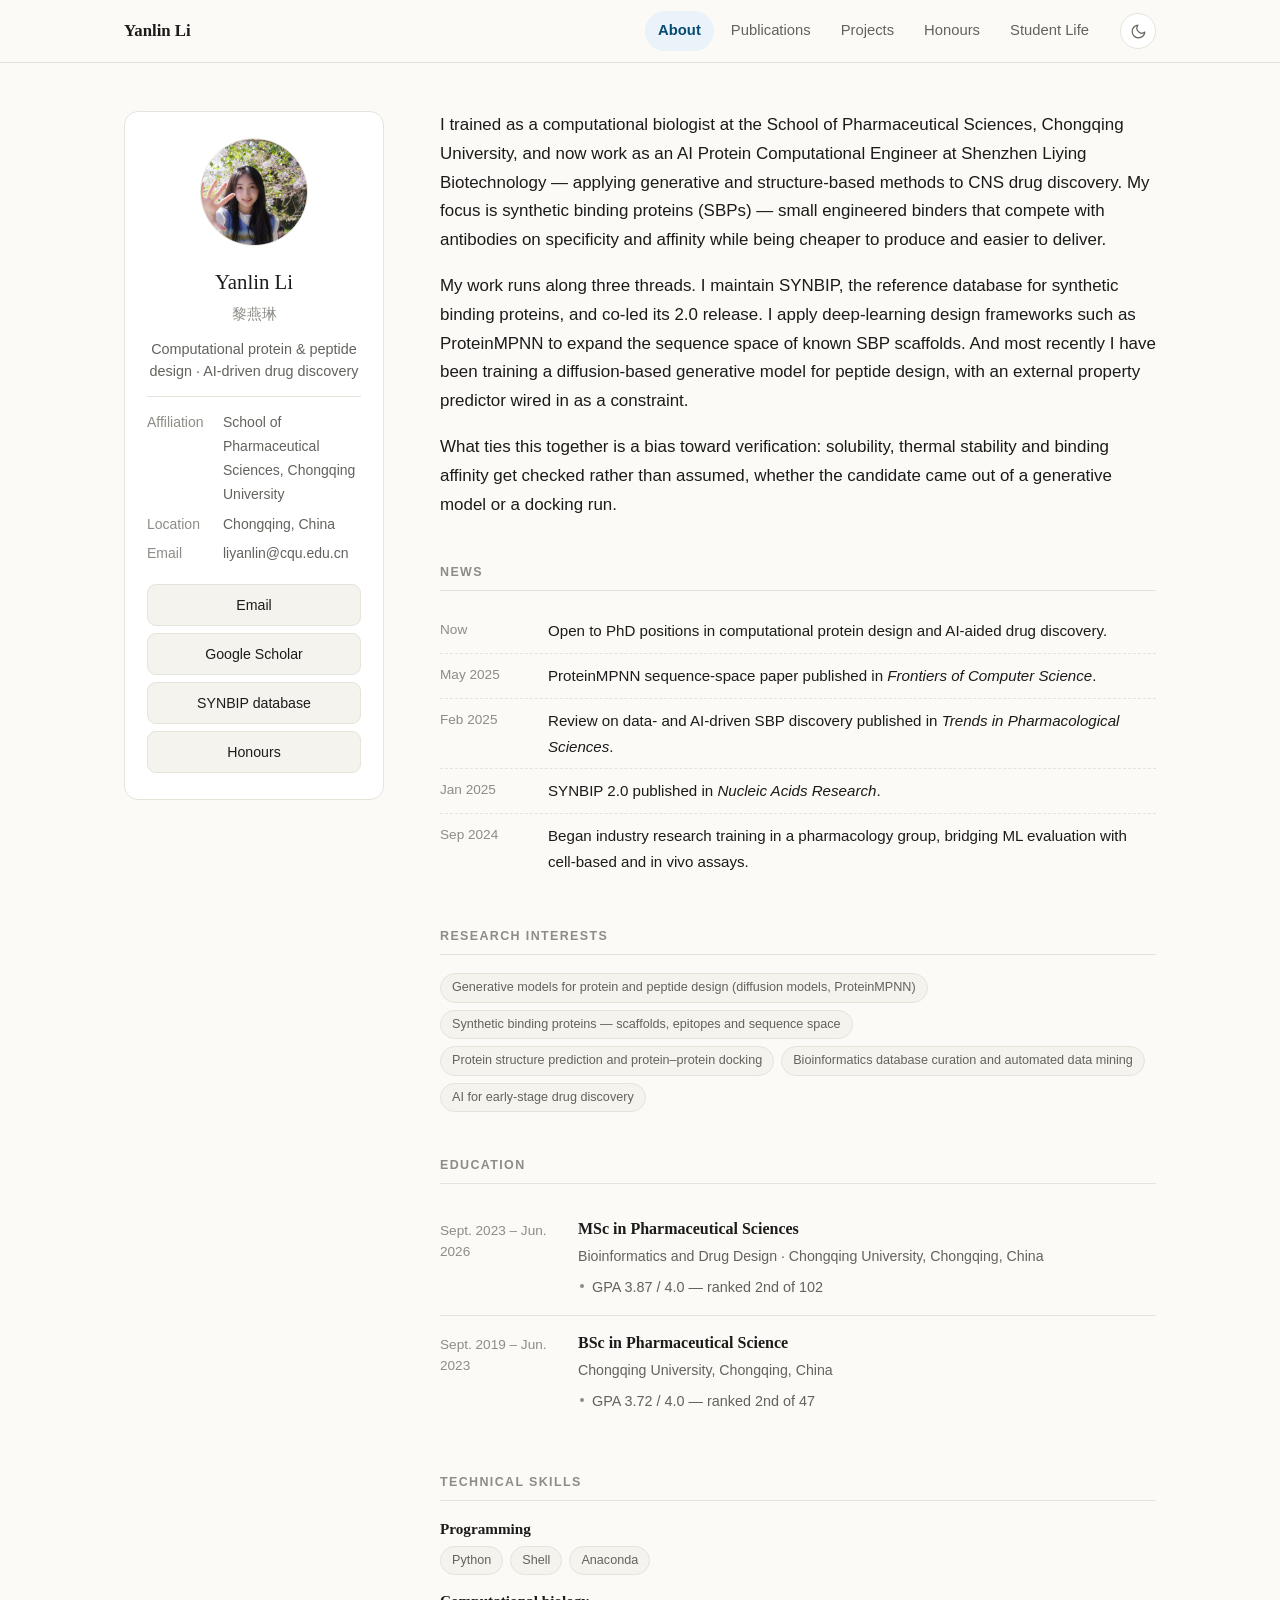
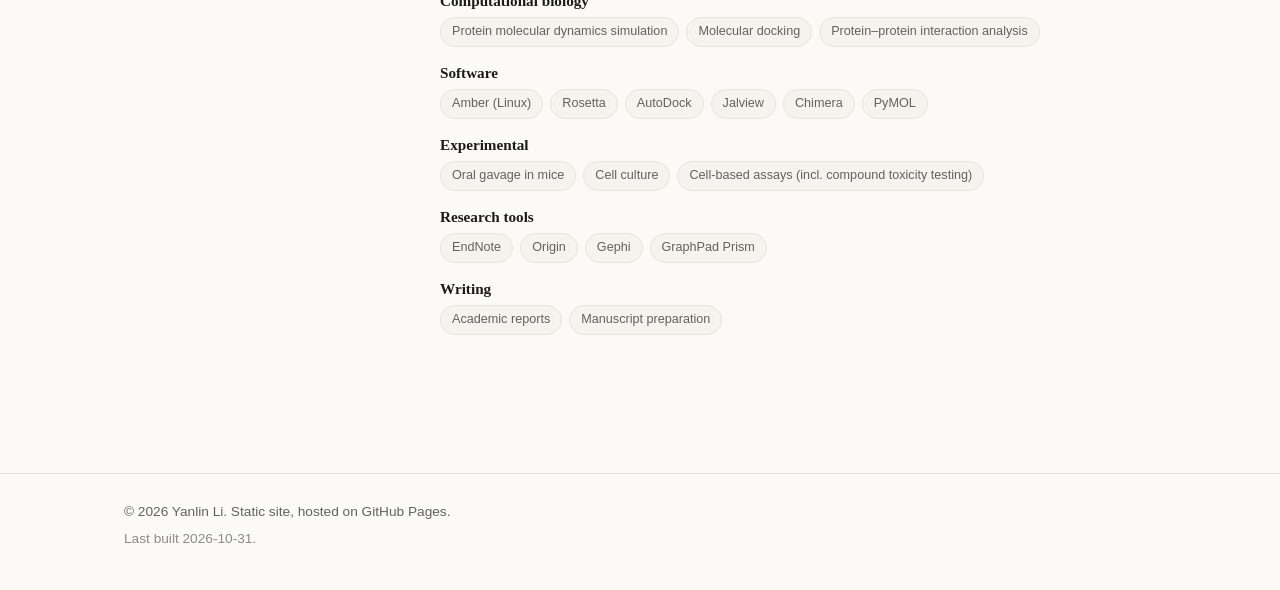
==== commit 3c2bd742: "Academic homepage: About, Publications, Projects, CV, Videos" ====
--- a/index.html
+++ b/index.html
@@ -32,7 +32,7 @@
 <div class="wrap layout">
   
 <aside class="sidebar">
-  <img class="avatar" src="assets/avatar.svg" alt="Portrait of Yanlin Li">
+  <img class="avatar" src="assets/avatar.jpg" alt="Portrait of Yanlin Li">
   <p class="side-name">Yanlin Li</p>
   <p class="side-name-zh">黎燕琳</p>
   <p class="side-role">Computational protein &amp; peptide design · AI-driven drug discovery</p>
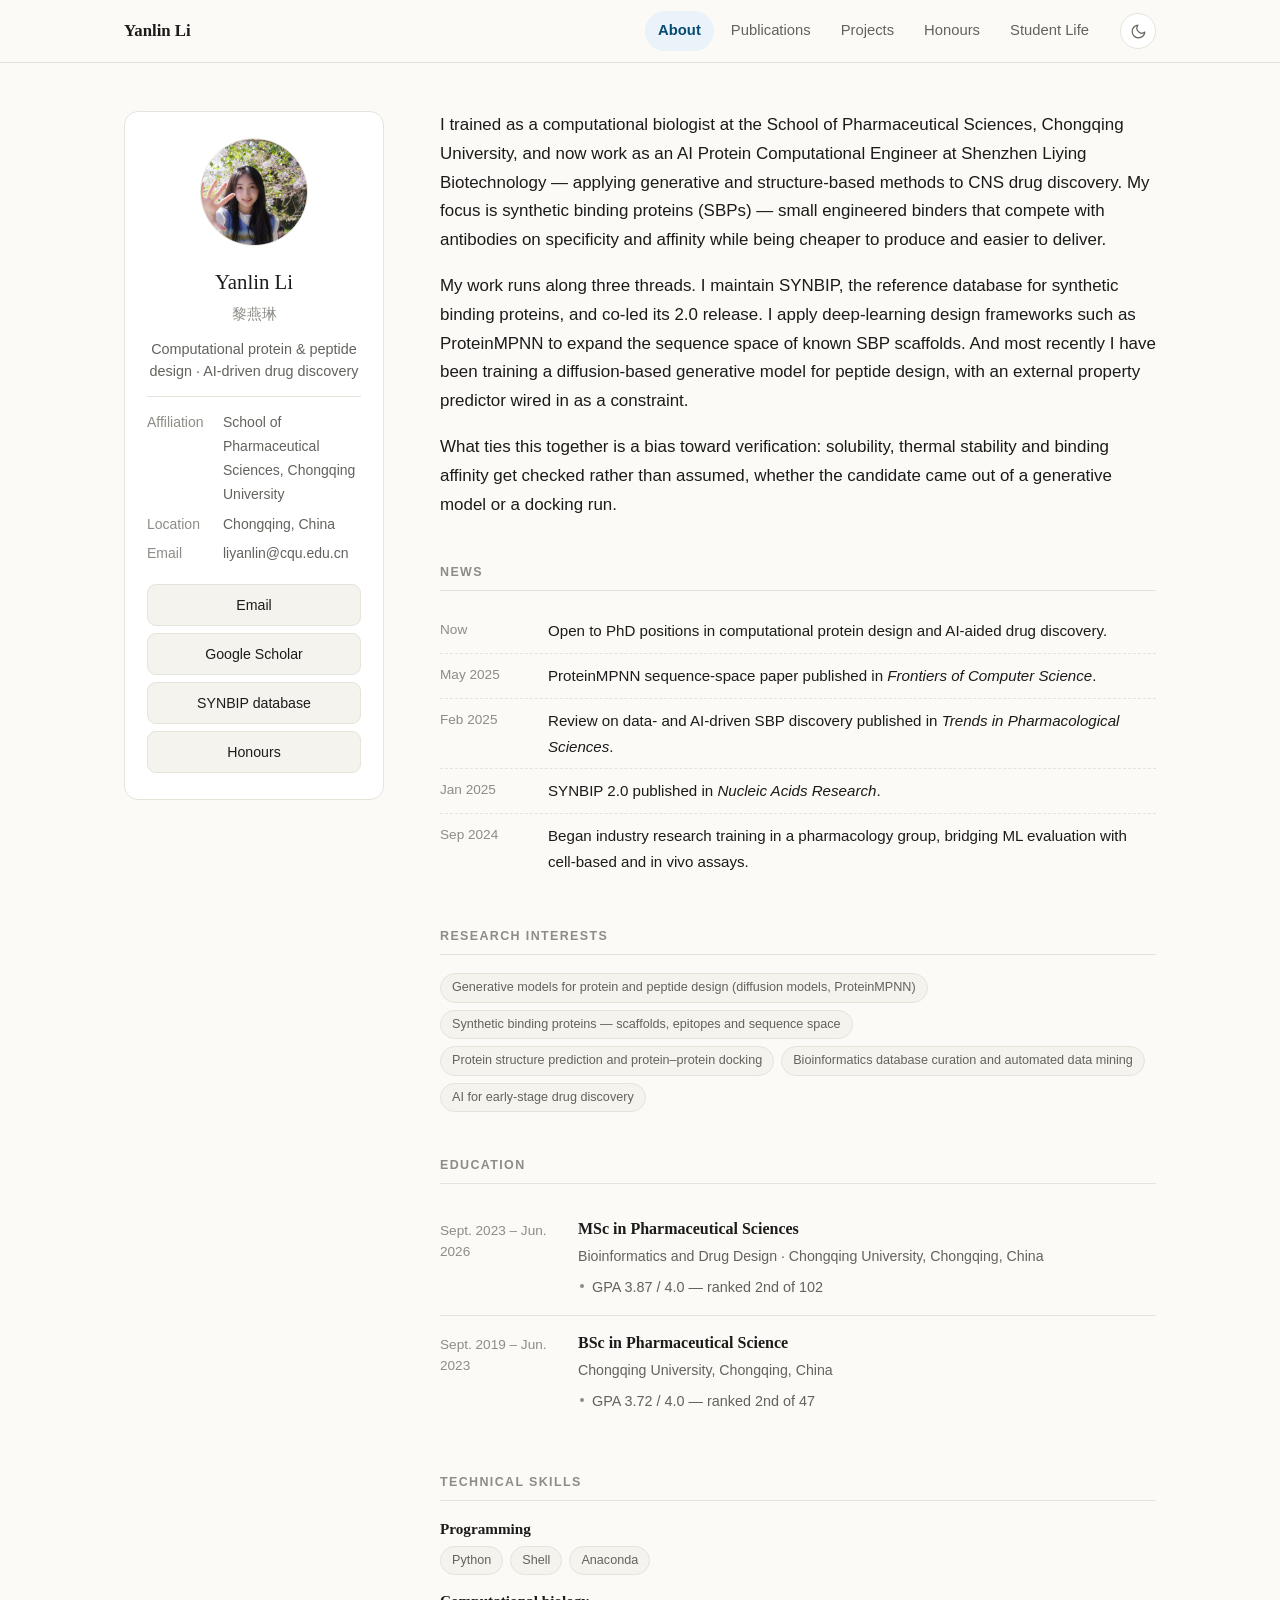
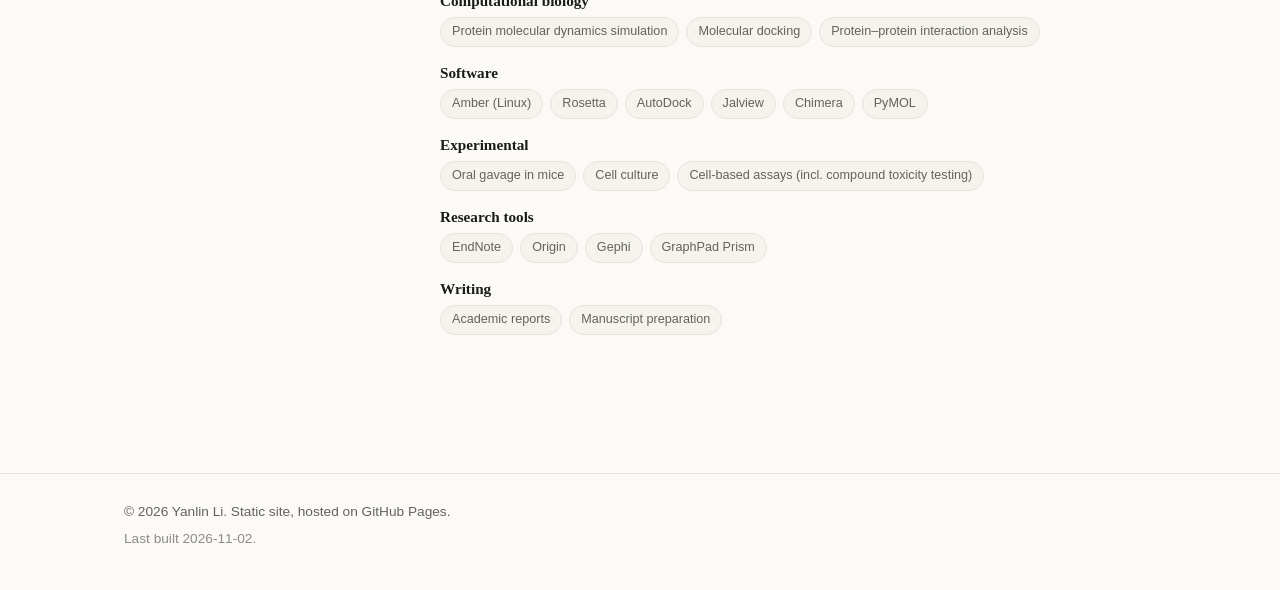
==== commit 390f80ad: "Academic homepage: About, Publications, Projects, CV, Videos" ====
--- a/index.html
+++ b/index.html
@@ -74,9 +74,10 @@
 <footer class="footer">
   <div class="wrap">
     <p>© 2026 Yanlin Li. Static site, hosted on GitHub Pages.</p>
-    <p class="dim">Last built 2026-10-31.</p>
+    <p class="dim">Last built 2026-11-02.</p>
   </div>
 </footer>
 <script src="assets/site.js"></script>
+<script data-goatcounter="https://liyanlin.goatcounter.com/count" async src="https://gc.zgo.at/count.js"></script>
 </body>
 </html>
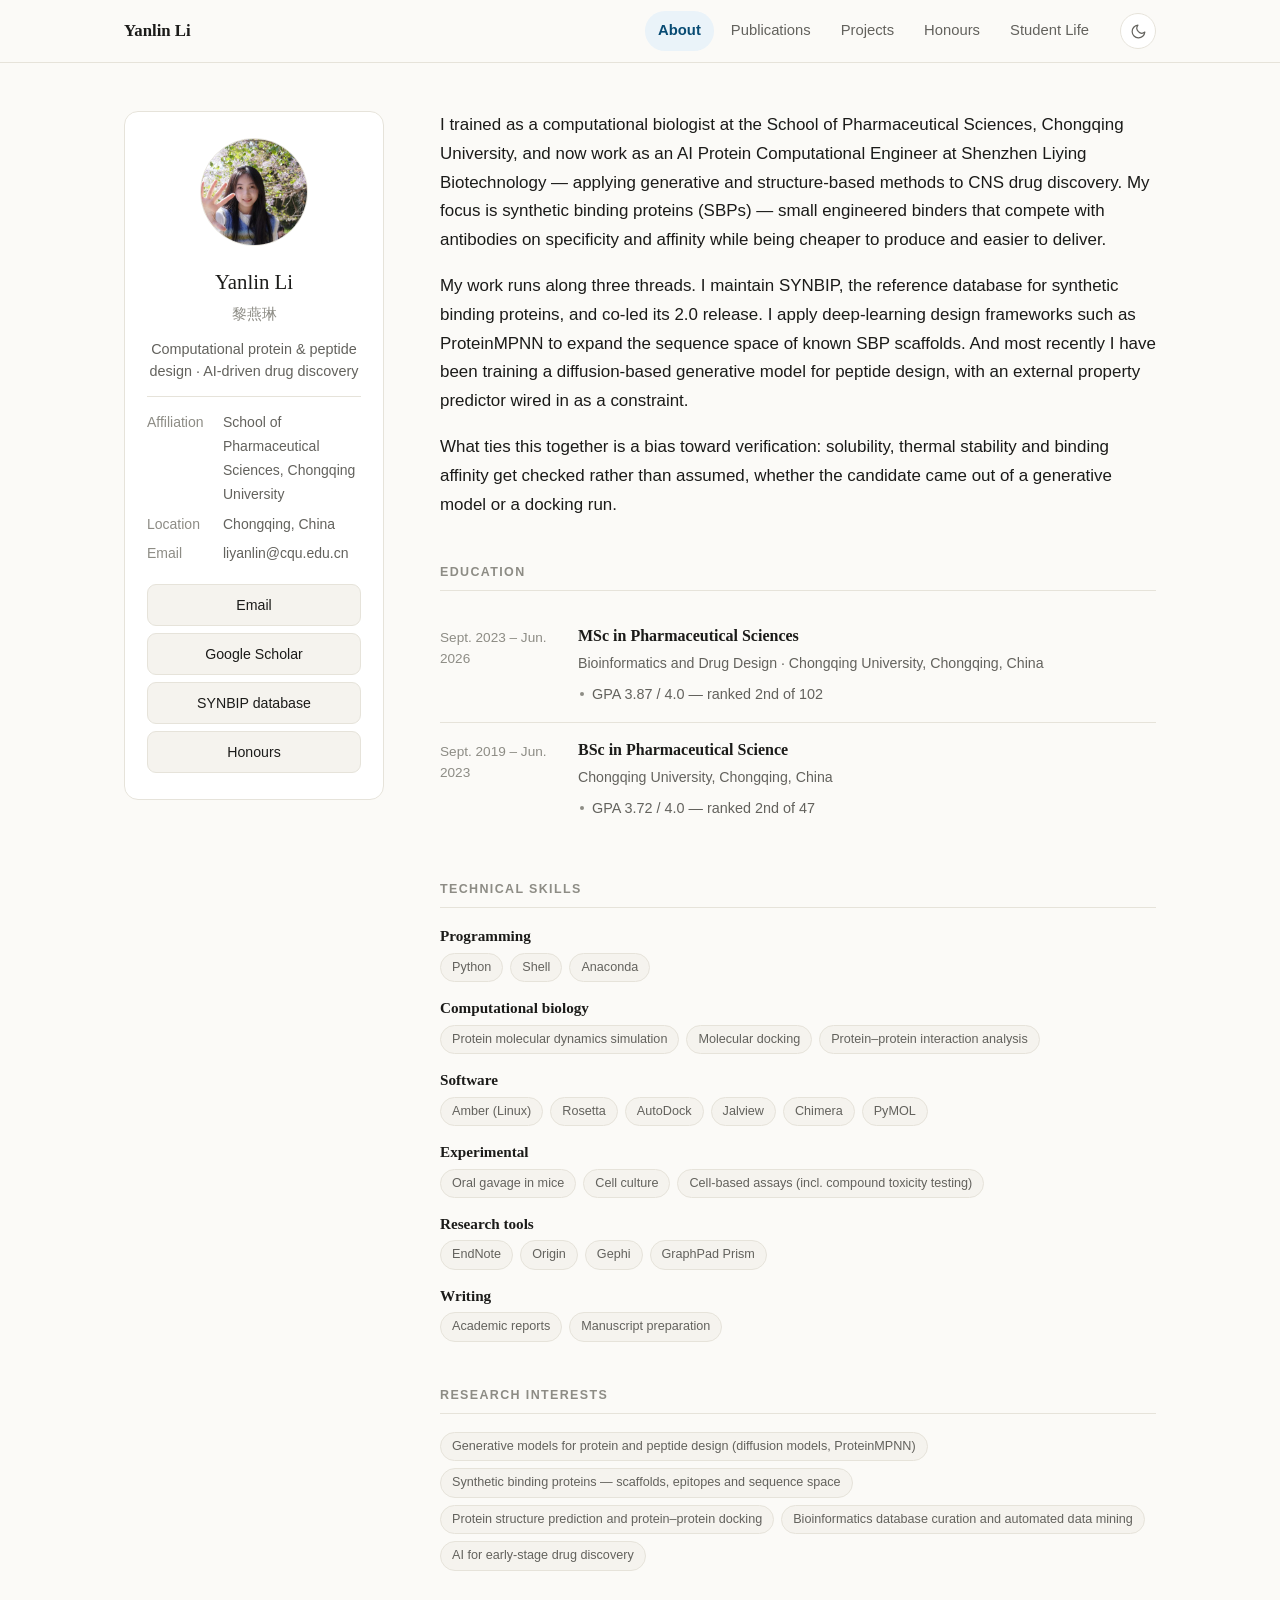
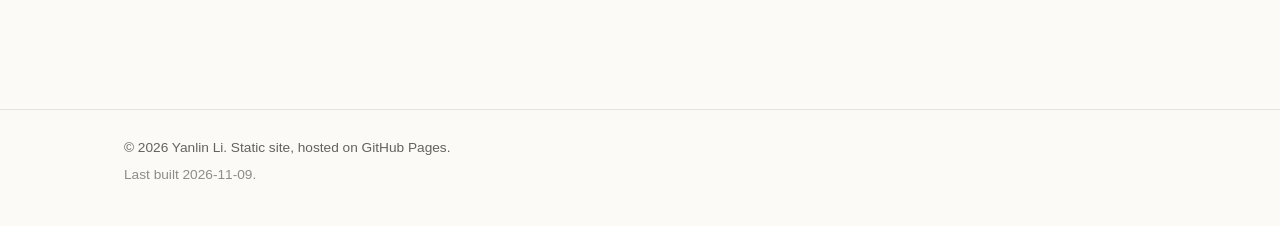
==== commit e847f4ff: "Academic homepage: About, Publications, Projects, CV, Videos" ====
--- a/index.html
+++ b/index.html
@@ -50,16 +50,6 @@
 <p class="lede">What ties this together is a bias toward verification: solubility, thermal stability and binding affinity get checked rather than assumed, whether the candidate came out of a generative model or a docking run.</p></section>
 
     <section class="section">
-      <h2>News</h2>
-      <ul class="news"><li><span class="date">Now</span><span>Open to PhD positions in computational protein design and AI-aided drug discovery.</span></li><li><span class="date">May 2025</span><span>ProteinMPNN sequence-space paper published in <em>Frontiers of Computer Science</em>.</span></li><li><span class="date">Feb 2025</span><span>Review on data- and AI-driven SBP discovery published in <em>Trends in Pharmacological Sciences</em>.</span></li><li><span class="date">Jan 2025</span><span>SYNBIP 2.0 published in <em>Nucleic Acids Research</em>.</span></li><li><span class="date">Sep 2024</span><span>Began industry research training in a pharmacology group, bridging ML evaluation with cell-based and in vivo assays.</span></li></ul>
-    </section>
-
-    <section class="section">
-      <h2>Research interests</h2>
-      <ul class="tags"><li>Generative models for protein and peptide design (diffusion models, ProteinMPNN)</li><li>Synthetic binding proteins — scaffolds, epitopes and sequence space</li><li>Protein structure prediction and protein–protein docking</li><li>Bioinformatics database curation and automated data mining</li><li>AI for early-stage drug discovery</li></ul>
-    </section>
-
-    <section class="section">
       <h2>Education</h2>
       <ul class="entry-list"><li class="entry"><div class="entry-left">Sept. 2023 – Jun. 2026</div><div><p class="entry-title">MSc in Pharmaceutical Sciences</p><p class="entry-meta">Bioinformatics and Drug Design · Chongqing University, Chongqing, China</p><ul class="entry-details"><li>GPA 3.87 / 4.0 — ranked 2nd of 102</li></ul></div></li><li class="entry"><div class="entry-left">Sept. 2019 – Jun. 2023</div><div><p class="entry-title">BSc in Pharmaceutical Science</p><p class="entry-meta">Chongqing University, Chongqing, China</p><ul class="entry-details"><li>GPA 3.72 / 4.0 — ranked 2nd of 47</li></ul></div></li></ul>
     </section>
@@ -68,13 +58,18 @@
       <h2>Technical skills</h2>
       <div class="skill-row"><h3>Programming</h3><ul class="tags"><li>Python</li><li>Shell</li><li>Anaconda</li></ul></div><div class="skill-row"><h3>Computational biology</h3><ul class="tags"><li>Protein molecular dynamics simulation</li><li>Molecular docking</li><li>Protein–protein interaction analysis</li></ul></div><div class="skill-row"><h3>Software</h3><ul class="tags"><li>Amber (Linux)</li><li>Rosetta</li><li>AutoDock</li><li>Jalview</li><li>Chimera</li><li>PyMOL</li></ul></div><div class="skill-row"><h3>Experimental</h3><ul class="tags"><li>Oral gavage in mice</li><li>Cell culture</li><li>Cell-based assays (incl. compound toxicity testing)</li></ul></div><div class="skill-row"><h3>Research tools</h3><ul class="tags"><li>EndNote</li><li>Origin</li><li>Gephi</li><li>GraphPad Prism</li></ul></div><div class="skill-row"><h3>Writing</h3><ul class="tags"><li>Academic reports</li><li>Manuscript preparation</li></ul></div>
     </section>
+
+    <section class="section">
+      <h2>Research interests</h2>
+      <ul class="tags"><li>Generative models for protein and peptide design (diffusion models, ProteinMPNN)</li><li>Synthetic binding proteins — scaffolds, epitopes and sequence space</li><li>Protein structure prediction and protein–protein docking</li><li>Bioinformatics database curation and automated data mining</li><li>AI for early-stage drug discovery</li></ul>
+    </section>
   </main>
 </div>
 
 <footer class="footer">
   <div class="wrap">
     <p>© 2026 Yanlin Li. Static site, hosted on GitHub Pages.</p>
-    <p class="dim">Last built 2026-11-02.</p>
+    <p class="dim">Last built 2026-11-09.</p>
   </div>
 </footer>
 <script src="assets/site.js"></script>
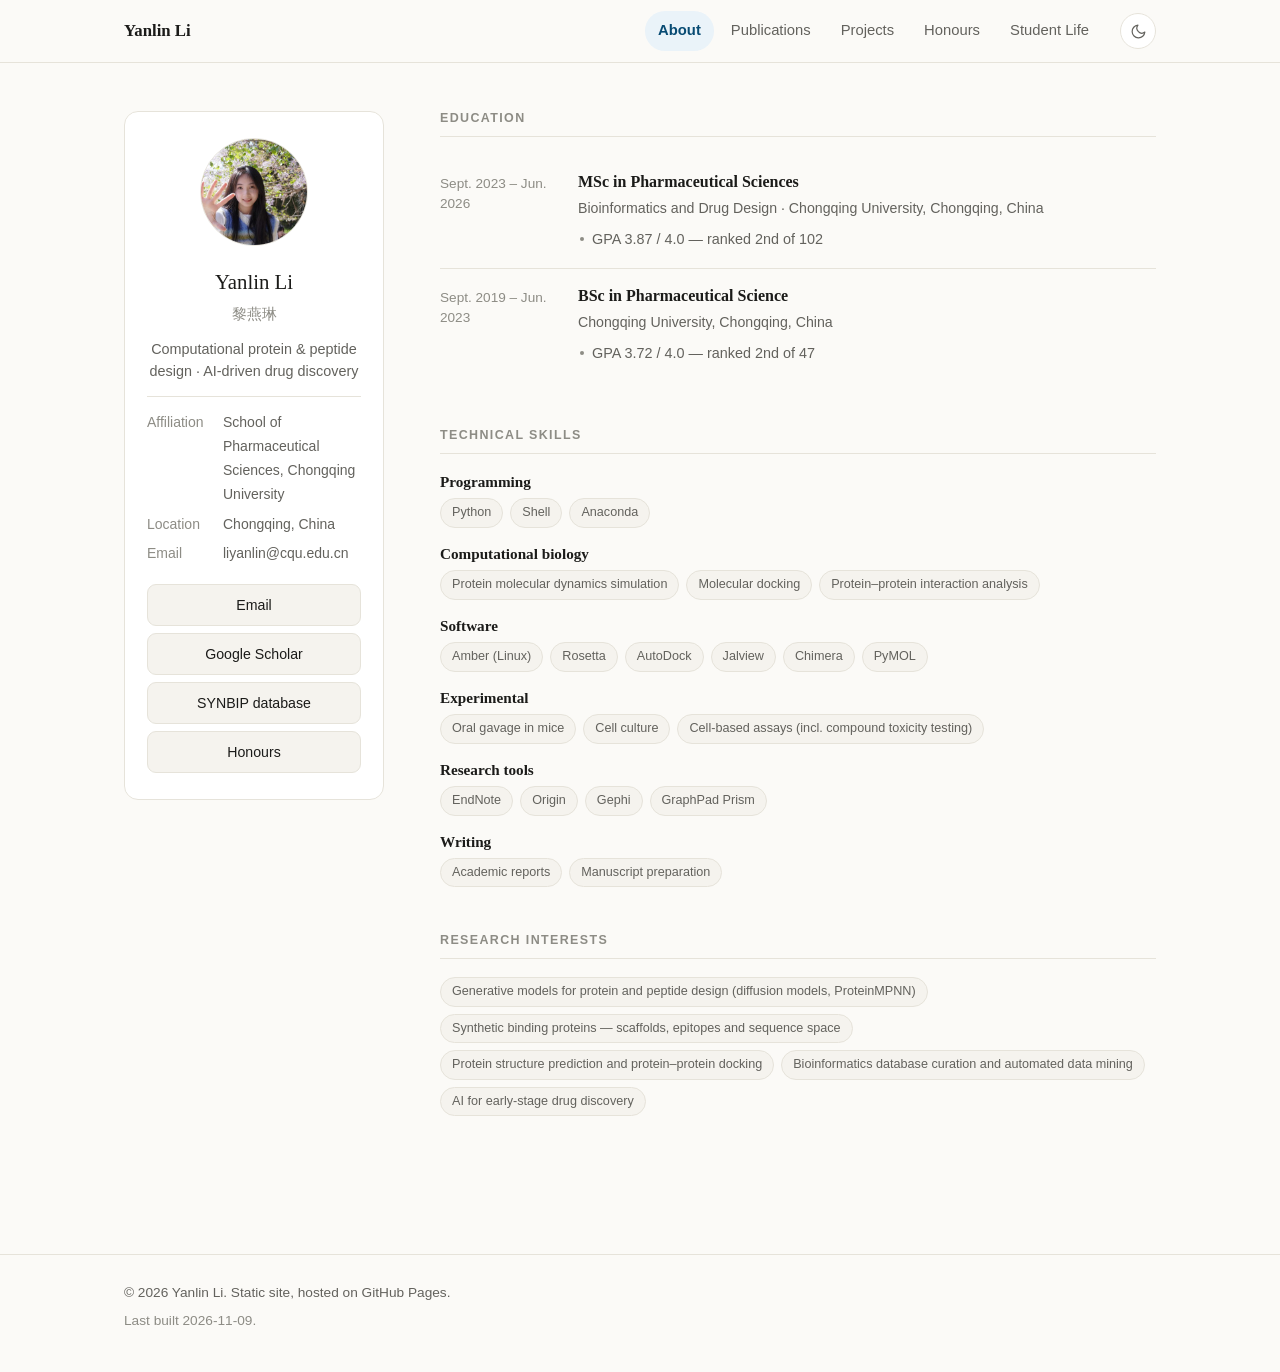
==== commit 4ec7a88c: "Academic homepage: About, Publications, Projects, CV, Videos" ====
--- a/index.html
+++ b/index.html
@@ -45,10 +45,6 @@
 </aside>
 
   <main id="main">
-    <section class="section"><p class="lede">I trained as a computational biologist at the School of Pharmaceutical Sciences, Chongqing University, and now work as an AI Protein Computational Engineer at Shenzhen Liying Biotechnology — applying generative and structure-based methods to CNS drug discovery. My focus is synthetic binding proteins (SBPs) — small engineered binders that compete with antibodies on specificity and affinity while being cheaper to produce and easier to deliver.</p>
-<p class="lede">My work runs along three threads. I maintain SYNBIP, the reference database for synthetic binding proteins, and co-led its 2.0 release. I apply deep-learning design frameworks such as ProteinMPNN to expand the sequence space of known SBP scaffolds. And most recently I have been training a diffusion-based generative model for peptide design, with an external property predictor wired in as a constraint.</p>
-<p class="lede">What ties this together is a bias toward verification: solubility, thermal stability and binding affinity get checked rather than assumed, whether the candidate came out of a generative model or a docking run.</p></section>
-
     <section class="section">
       <h2>Education</h2>
       <ul class="entry-list"><li class="entry"><div class="entry-left">Sept. 2023 – Jun. 2026</div><div><p class="entry-title">MSc in Pharmaceutical Sciences</p><p class="entry-meta">Bioinformatics and Drug Design · Chongqing University, Chongqing, China</p><ul class="entry-details"><li>GPA 3.87 / 4.0 — ranked 2nd of 102</li></ul></div></li><li class="entry"><div class="entry-left">Sept. 2019 – Jun. 2023</div><div><p class="entry-title">BSc in Pharmaceutical Science</p><p class="entry-meta">Chongqing University, Chongqing, China</p><ul class="entry-details"><li>GPA 3.72 / 4.0 — ranked 2nd of 47</li></ul></div></li></ul>
